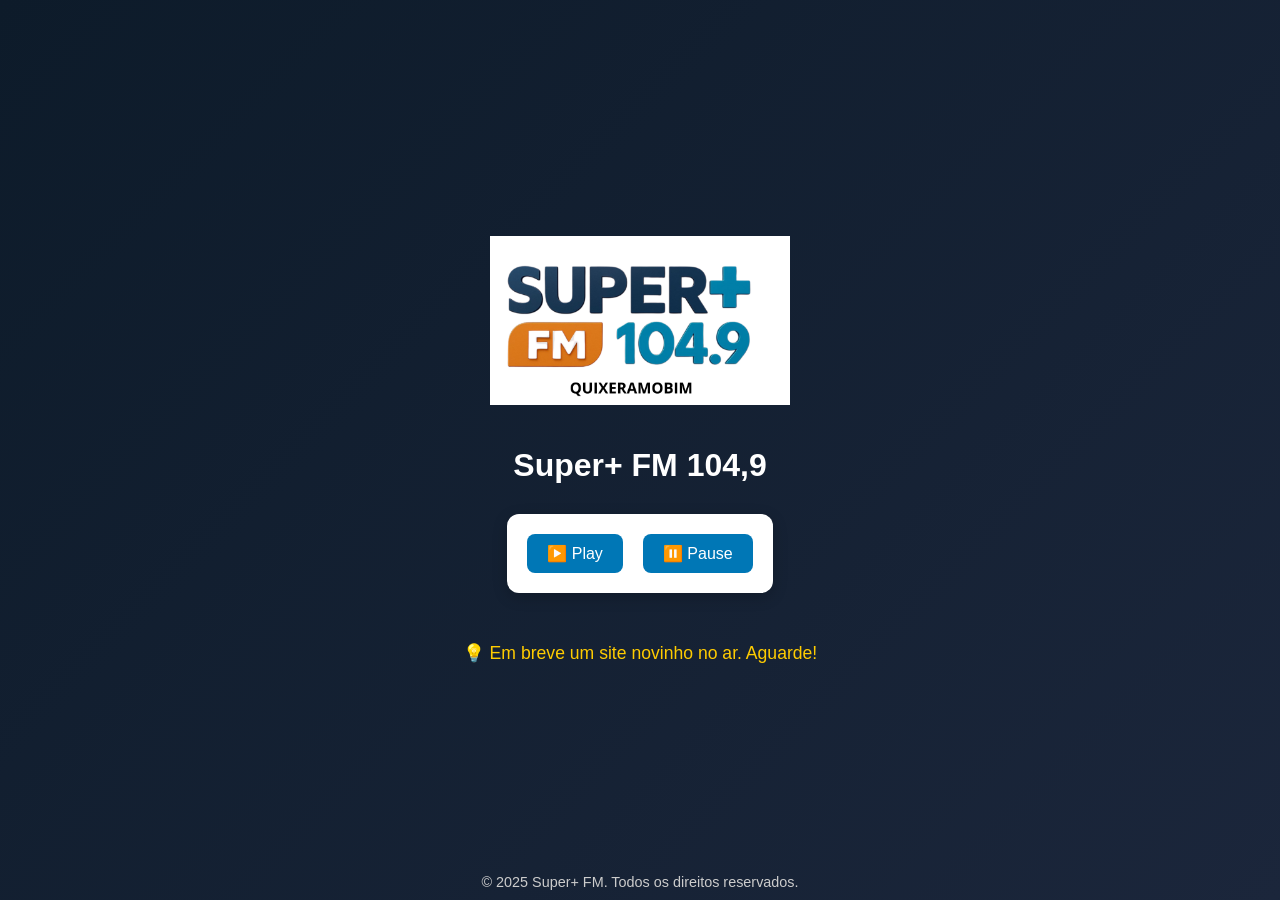
==== index.html @ 44bb5c32 "Add initial HTML structure and audio player for Super+ FM 104.9" ====
<!DOCTYPE html>
<html lang="pt-BR">

<head>
  <meta charset="UTF-8">
  <meta name="viewport" content="width=device-width, initial-scale=1">
  <title>Super+ FM 104,9</title>
  <style>
    body {
      margin: 0;
      font-family: 'Segoe UI', sans-serif;
      background: linear-gradient(135deg, #0d1b2a, #1b263b);
      color: #ffffff;
      display: flex;
      flex-direction: column;
      align-items: center;
      justify-content: center;
      height: 100vh;
      text-align: center;
    }

    .logo {
      max-width: 300px;
      margin-bottom: 20px;
    }

    h1 {
      font-size: 2em;
      color: #ffffff;
      margin-bottom: 10px;
    }

    .player {
      background: #ffffff;
      border-radius: 12px;
      padding: 20px;
      box-shadow: 0 4px 15px rgba(0, 0, 0, 0.2);
      margin: 20px 0;
      display: flex;
      align-items: center;
      gap: 20px;
    }

    .btn {
      background-color: #0077b6;
      border: none;
      color: white;
      padding: 10px 20px;
      font-size: 16px;
      border-radius: 8px;
      cursor: pointer;
      transition: background 0.3s;
    }

    .btn:hover {
      background-color: #023e8a;
    }

    .soon {
      font-size: 1.1em;
      color: #ffcc00;
      margin-top: 30px;
    }

    footer {
      position: absolute;
      bottom: 10px;
      font-size: 0.9em;
      color: #ccc;
    }
  </style>
</head>

<body>
  <img src="./assets/images/logo_site.png" alt="Logo Super+ FM" class="logo">
  <h1>Super+ FM 104,9</h1>

  <div class="player">
    <button class="btn" onclick="playAudio()">▶️ Play</button>
    <button class="btn" onclick="pauseAudio()">⏸️ Pause</button>
    <audio id="radio" src="https://stream3.svrdedicado.org/8242/stream"></audio>
  </div>

  <div class="soon">💡 Em breve um site novinho no ar. Aguarde!</div>

  <footer>&copy; 2025 Super+ FM. Todos os direitos reservados.</footer>

  <script>
    const radio = document.getElementById("radio");

    function playAudio () {
      radio.play();
    }

    function pauseAudio () {
      radio.pause();
    }
  </script>
</body>

</html>
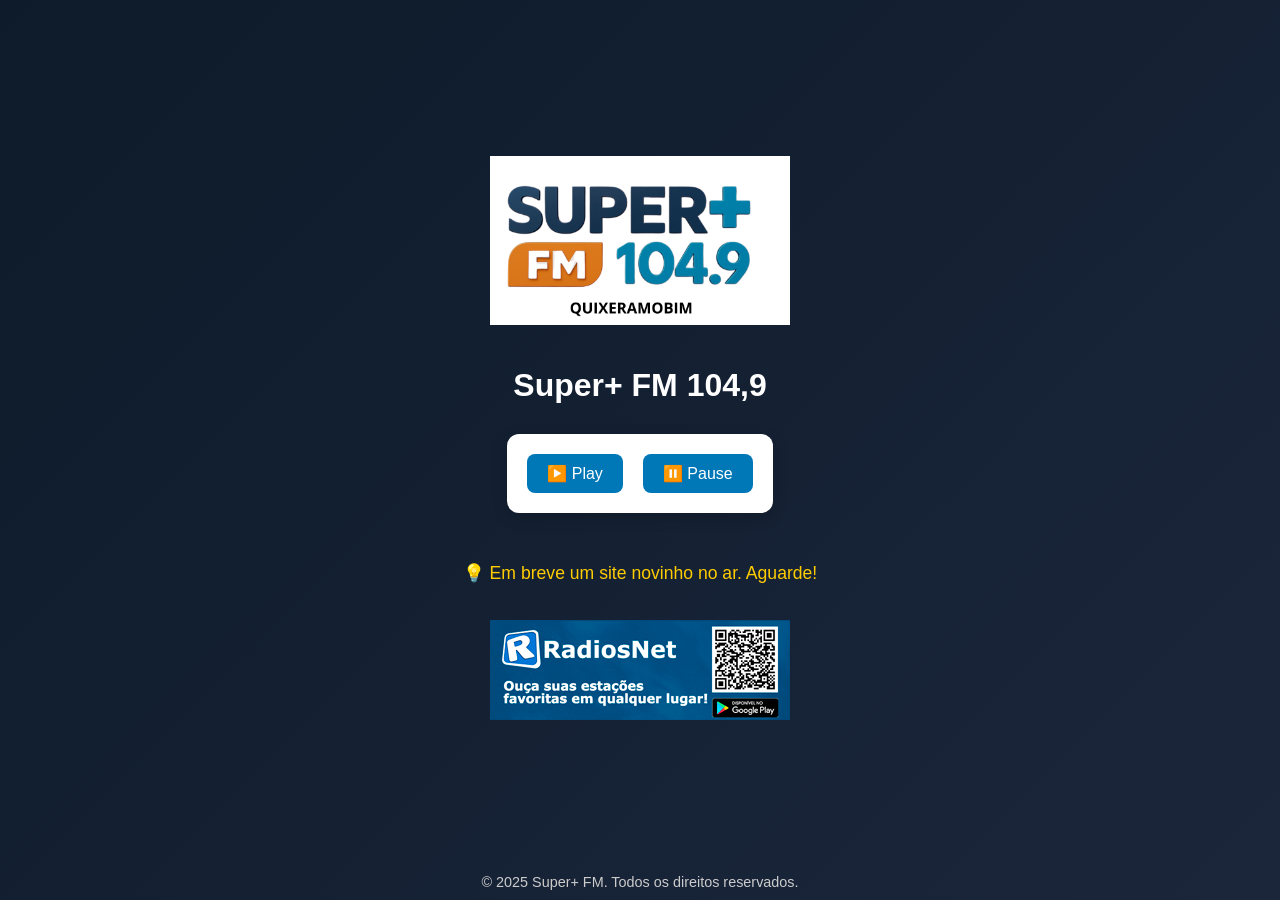
==== commit 95c8fc5e: "Add promotional image for Rádios Net to the homepage" ====
--- a/index.html
+++ b/index.html
@@ -82,6 +82,11 @@
   </div>
 
   <div class="soon">💡 Em breve um site novinho no ar. Aguarde!</div>
+  <br />
+  <br />
+  <div>
+    <img src="./assets/images/300x100_frase1.webp" alt="Rádios Net" class="logo">
+  </div>
 
   <footer>&copy; 2025 Super+ FM. Todos os direitos reservados.</footer>
 
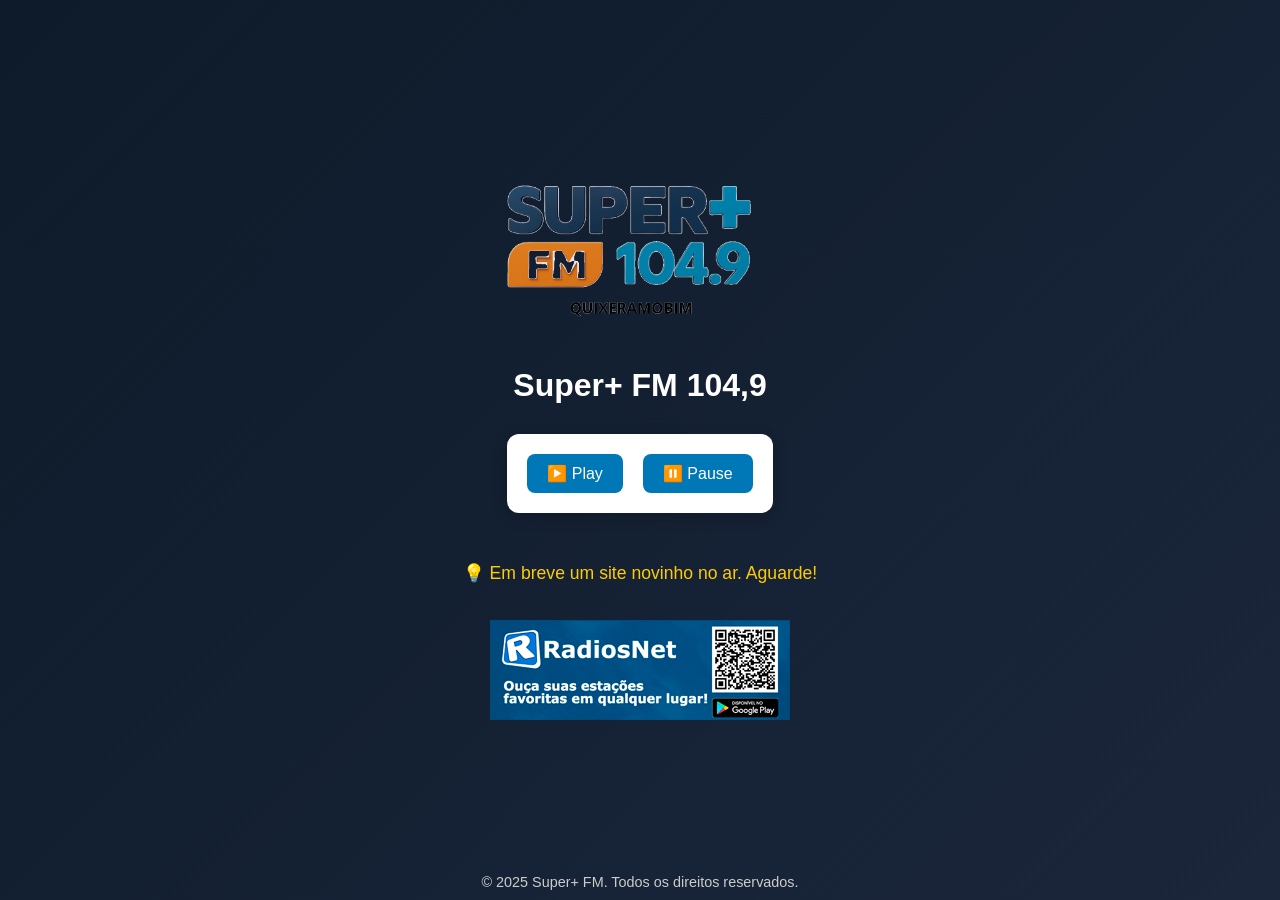
==== commit 837ce58e: "docs: adiciona artefatos de engenharia reversa, assets e templates - Artefatos do método (PROJECT_CO" ====
--- a/index.html
+++ b/index.html
@@ -5,6 +5,10 @@
   <meta charset="UTF-8">
   <meta name="viewport" content="width=device-width, initial-scale=1">
   <title>Super+ FM 104,9</title>
+  <link rel="icon" type="image/x-icon" href="favicon.ico">
+  <link rel="apple-touch-icon" href="./assets/images/apple-touch-icon.png">
+  <link rel="icon" type="image/png" sizes="192x192" href="./assets/images/icon-192.png">
+  <link rel="icon" type="image/png" sizes="512x512" href="./assets/images/icon-512.png">
   <style>
     body {
       margin: 0;
@@ -72,7 +76,7 @@
 </head>
 
 <body>
-  <img src="./assets/images/logo_site.png" alt="Logo Super+ FM" class="logo">
+  <img src="./assets/images/logo_transparent.png" alt="Logo Super+ FM" class="logo">
   <h1>Super+ FM 104,9</h1>
 
   <div class="player">
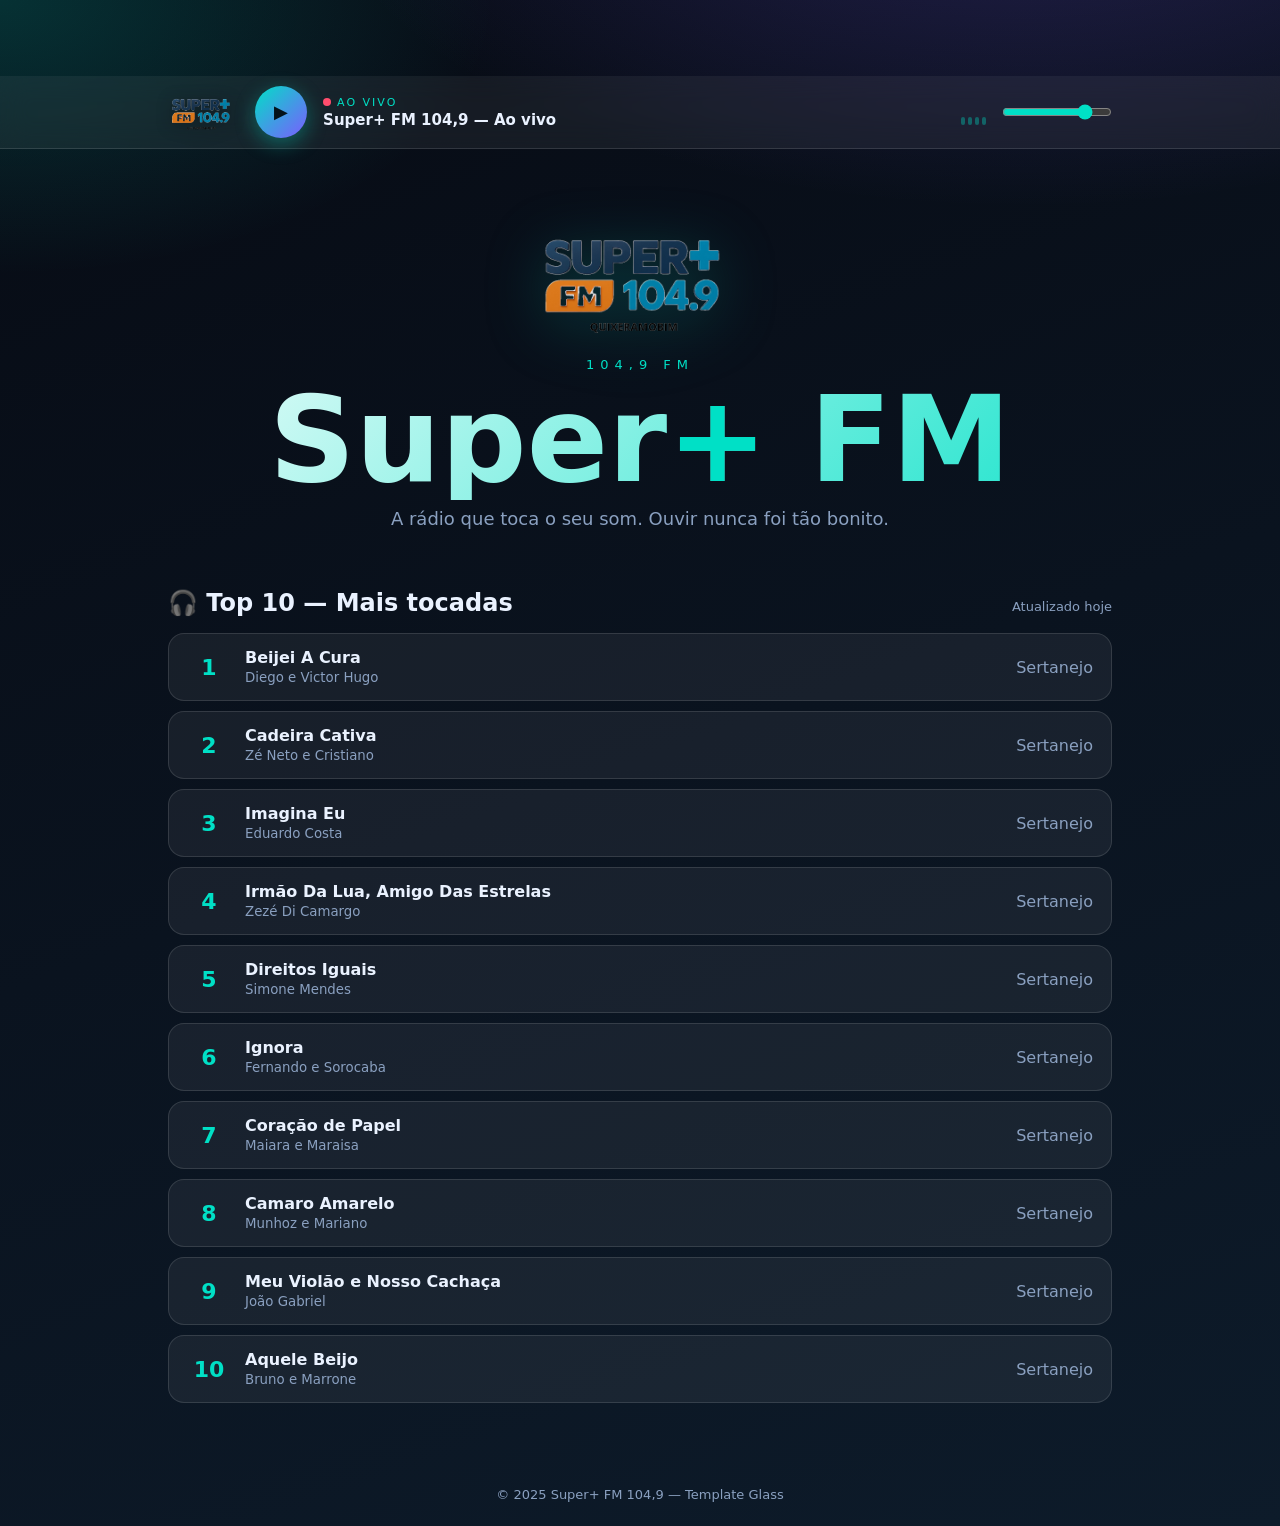
==== commit 3f4ad3e3: "feat: promove template glass para site principal e prepara deploy Vercel - index.html/styles.css/app" ====
--- a/index.html
+++ b/index.html
@@ -1,110 +1,50 @@
 <!DOCTYPE html>
 <html lang="pt-BR">
+<head>
+  <meta charset="UTF-8" />
+  <meta name="viewport" content="width=device-width, initial-scale=1" />
+  <title>Super+ FM 104,9 — Glass</title>
+  <link rel="icon" href="./favicon.ico" />
+  <link rel="stylesheet" href="styles.css" />
+</head>
+<body>
+  <!-- PLAYER FIXO NO TOPO -->
+  <header class="player" id="player">
+    <div class="player__inner">
+      <img class="player__logo" src="./assets/images/logo_transparent.png" alt="Super+ FM" />
+      <button class="player__btn" id="toggle" aria-label="Tocar ou pausar">
+        <span class="ico-play">▶</span><span class="ico-pause">⏸</span>
+      </button>
+      <div class="player__meta">
+        <span class="player__live"><i></i> AO VIVO</span>
+        <strong id="nowPlaying">Super+ FM 104,9 — Ao vivo</strong>
+      </div>
+      <div class="player__eq" id="eq" aria-hidden="true">
+        <span></span><span></span><span></span><span></span>
+      </div>
+      <input class="player__vol" id="volume" type="range" min="0" max="1" step="0.01" value="0.8" aria-label="Volume" />
+    </div>
+    <audio id="audio" src="https://stream3.svrdedicado.org:8242/stream" crossorigin="anonymous"></audio>
+  </header>
 
-<head>
-  <meta charset="UTF-8">
-  <meta name="viewport" content="width=device-width, initial-scale=1">
-  <title>Super+ FM 104,9</title>
-  <link rel="icon" type="image/x-icon" href="favicon.ico">
-  <link rel="apple-touch-icon" href="./assets/images/apple-touch-icon.png">
-  <link rel="icon" type="image/png" sizes="192x192" href="./assets/images/icon-192.png">
-  <link rel="icon" type="image/png" sizes="512x512" href="./assets/images/icon-512.png">
-  <style>
-    body {
-      margin: 0;
-      font-family: 'Segoe UI', sans-serif;
-      background: linear-gradient(135deg, #0d1b2a, #1b263b);
-      color: #ffffff;
-      display: flex;
-      flex-direction: column;
-      align-items: center;
-      justify-content: center;
-      height: 100vh;
-      text-align: center;
-    }
+  <main>
+    <section class="hero">
+      <img class="hero__logo" src="./assets/images/logo_transparent.png" alt="Super+ FM 104,9" />
+      <p class="hero__kicker">104,9 FM</p>
+      <h1 class="hero__title">Super<span>+</span> FM</h1>
+      <p class="hero__sub">A rádio que toca o seu som. Ouvir nunca foi tão bonito.</p>
+    </section>
 
-    .logo {
-      max-width: 300px;
-      margin-bottom: 20px;
-    }
+    <section class="top10">
+      <div class="top10__head">
+        <h2>🎧 Top 10 — Mais tocadas</h2>
+        <span>Atualizado hoje</span>
+      </div>
+      <ol class="top10__list" id="top10"><!-- preenchido por app.js --></ol>
+    </section>
+  </main>
 
-    h1 {
-      font-size: 2em;
-      color: #ffffff;
-      margin-bottom: 10px;
-    }
-
-    .player {
-      background: #ffffff;
-      border-radius: 12px;
-      padding: 20px;
-      box-shadow: 0 4px 15px rgba(0, 0, 0, 0.2);
-      margin: 20px 0;
-      display: flex;
-      align-items: center;
-      gap: 20px;
-    }
-
-    .btn {
-      background-color: #0077b6;
-      border: none;
-      color: white;
-      padding: 10px 20px;
-      font-size: 16px;
-      border-radius: 8px;
-      cursor: pointer;
-      transition: background 0.3s;
-    }
-
-    .btn:hover {
-      background-color: #023e8a;
-    }
-
-    .soon {
-      font-size: 1.1em;
-      color: #ffcc00;
-      margin-top: 30px;
-    }
-
-    footer {
-      position: absolute;
-      bottom: 10px;
-      font-size: 0.9em;
-      color: #ccc;
-    }
-  </style>
-</head>
-
-<body>
-  <img src="./assets/images/logo_transparent.png" alt="Logo Super+ FM" class="logo">
-  <h1>Super+ FM 104,9</h1>
-
-  <div class="player">
-    <button class="btn" onclick="playAudio()">▶️ Play</button>
-    <button class="btn" onclick="pauseAudio()">⏸️ Pause</button>
-    <audio id="radio" src="https://stream3.svrdedicado.org/8242/stream"></audio>
-  </div>
-
-  <div class="soon">💡 Em breve um site novinho no ar. Aguarde!</div>
-  <br />
-  <br />
-  <div>
-    <img src="./assets/images/300x100_frase1.webp" alt="Rádios Net" class="logo">
-  </div>
-
-  <footer>&copy; 2025 Super+ FM. Todos os direitos reservados.</footer>
-
-  <script>
-    const radio = document.getElementById("radio");
-
-    function playAudio () {
-      radio.play();
-    }
-
-    function pauseAudio () {
-      radio.pause();
-    }
-  </script>
+  <footer class="foot">© 2025 Super+ FM 104,9 — Template Glass</footer>
+  <script src="app.js"></script>
 </body>
-
-</html>+</html>
--- a/styles.css
+++ b/styles.css
@@ -0,0 +1,126 @@
+:root {
+  --bg: #070b14;
+  --bg2: #0d1b2a;
+  --accent: #00e0c6;
+  --accent2: #7c5cff;
+  --text: #eaf2ff;
+  --muted: #8aa0c0;
+  --glass: rgba(255, 255, 255, 0.06);
+  --glass-brd: rgba(255, 255, 255, 0.12);
+}
+
+* { box-sizing: border-box; margin: 0; padding: 0; }
+
+body {
+  font-family: "Segoe UI", system-ui, sans-serif;
+  color: var(--text);
+  background:
+    radial-gradient(1200px 600px at 80% -10%, rgba(124, 92, 255, 0.25), transparent 60%),
+    radial-gradient(900px 500px at 0% 0%, rgba(0, 224, 198, 0.18), transparent 55%),
+    linear-gradient(160deg, var(--bg), var(--bg2));
+  min-height: 100vh;
+  padding-top: 76px;
+}
+
+/* PLAYER */
+.player {
+  position: sticky;
+  top: 0;
+  z-index: 50;
+  backdrop-filter: blur(14px);
+  background: var(--glass);
+  border-bottom: 1px solid var(--glass-brd);
+}
+.player__inner {
+  max-width: 980px;
+  margin: 0 auto;
+  display: flex;
+  align-items: center;
+  gap: 16px;
+  padding: 10px 18px;
+}
+.player__logo {
+  height: 40px;
+  width: auto;
+  object-fit: contain;
+  filter: drop-shadow(0 2px 8px rgba(0, 0, 0, 0.35));
+}
+.player__btn {
+  width: 52px; height: 52px;
+  border-radius: 50%;
+  border: none;
+  cursor: pointer;
+  font-size: 18px;
+  color: #04121a;
+  background: linear-gradient(135deg, var(--accent), var(--accent2));
+  box-shadow: 0 6px 20px rgba(0, 224, 198, 0.35);
+  transition: transform 0.2s;
+}
+.player__btn:hover { transform: scale(1.06); }
+.player__btn .ico-pause { display: none; }
+.player.is-playing .ico-play { display: none; }
+.player.is-playing .ico-pause { display: inline; }
+
+.player__meta { display: flex; flex-direction: column; gap: 2px; flex: 1; min-width: 0; }
+.player__live { font-size: 11px; letter-spacing: 2px; color: var(--accent); display: flex; align-items: center; gap: 6px; }
+.player__live i { width: 8px; height: 8px; border-radius: 50%; background: #ff4d6d; box-shadow: 0 0 0 0 rgba(255, 77, 109, 0.7); animation: pulse 1.6s infinite; }
+.player__meta strong { font-size: 15px; white-space: nowrap; overflow: hidden; text-overflow: ellipsis; }
+
+.player__eq { display: flex; align-items: flex-end; gap: 3px; height: 26px; opacity: 0.35; }
+.player.is-playing .player__eq { opacity: 1; }
+.player__eq span { width: 4px; background: var(--accent); border-radius: 2px; height: 30%; }
+.player.is-playing .player__eq span { animation: eq 0.9s ease-in-out infinite; }
+.player__eq span:nth-child(2) { animation-delay: 0.15s; }
+.player__eq span:nth-child(3) { animation-delay: 0.3s; }
+.player__eq span:nth-child(4) { animation-delay: 0.45s; }
+
+.player__vol { width: 110px; accent-color: var(--accent); }
+
+/* HERO */
+.hero { text-align: center; padding: 70px 20px 40px; }
+.hero__logo {
+  height: 120px;
+  width: auto;
+  margin: 0 auto 18px;
+  display: block;
+  filter: drop-shadow(0 10px 30px rgba(0, 224, 198, 0.25));
+}
+.hero__kicker { letter-spacing: 6px; color: var(--accent); font-size: 13px; }
+.hero__title { font-size: clamp(48px, 12vw, 120px); font-weight: 800; line-height: 1; margin: 8px 0; background: linear-gradient(135deg, #fff, var(--accent)); -webkit-background-clip: text; background-clip: text; color: transparent; }
+.hero__title span { color: var(--accent); -webkit-text-fill-color: var(--accent); }
+.hero__sub { color: var(--muted); font-size: 18px; }
+
+/* TOP 10 */
+.top10 { max-width: 980px; margin: 0 auto; padding: 20px 18px 60px; }
+.top10__head { display: flex; align-items: baseline; justify-content: space-between; margin-bottom: 16px; }
+.top10__head h2 { font-size: 24px; }
+.top10__head span { color: var(--muted); font-size: 13px; }
+.top10__list { list-style: none; display: grid; gap: 10px; }
+.top10__list li {
+  display: grid;
+  grid-template-columns: 44px 1fr auto;
+  align-items: center;
+  gap: 14px;
+  padding: 14px 18px;
+  border-radius: 16px;
+  background: var(--glass);
+  border: 1px solid var(--glass-brd);
+  cursor: pointer;
+  transition: transform 0.15s, border-color 0.15s, background 0.15s;
+}
+.top10__list li:hover { transform: translateY(-2px); border-color: var(--accent); background: rgba(0, 224, 198, 0.08); }
+.top10__list .rank { font-size: 22px; font-weight: 800; color: var(--accent); text-align: center; }
+.top10__list .info strong { display: block; font-size: 16px; }
+.top10__list .info small { color: var(--muted); }
+.top10__list .dur { color: var(--muted); font-variant-numeric: tabular-nums; }
+
+.foot { text-align: center; padding: 24px; color: var(--muted); font-size: 13px; }
+
+@keyframes pulse { 0% { box-shadow: 0 0 0 0 rgba(255, 77, 109, 0.7); } 70% { box-shadow: 0 0 0 10px rgba(255, 77, 109, 0); } 100% { box-shadow: 0 0 0 0 rgba(255, 77, 109, 0); } }
+@keyframes eq { 0%, 100% { height: 25%; } 50% { height: 100%; } }
+
+@media (max-width: 560px) {
+  .player__vol { width: 70px; }
+  .player__eq { display: none; }
+  .top10__list li { grid-template-columns: 36px 1fr auto; padding: 12px; }
+}
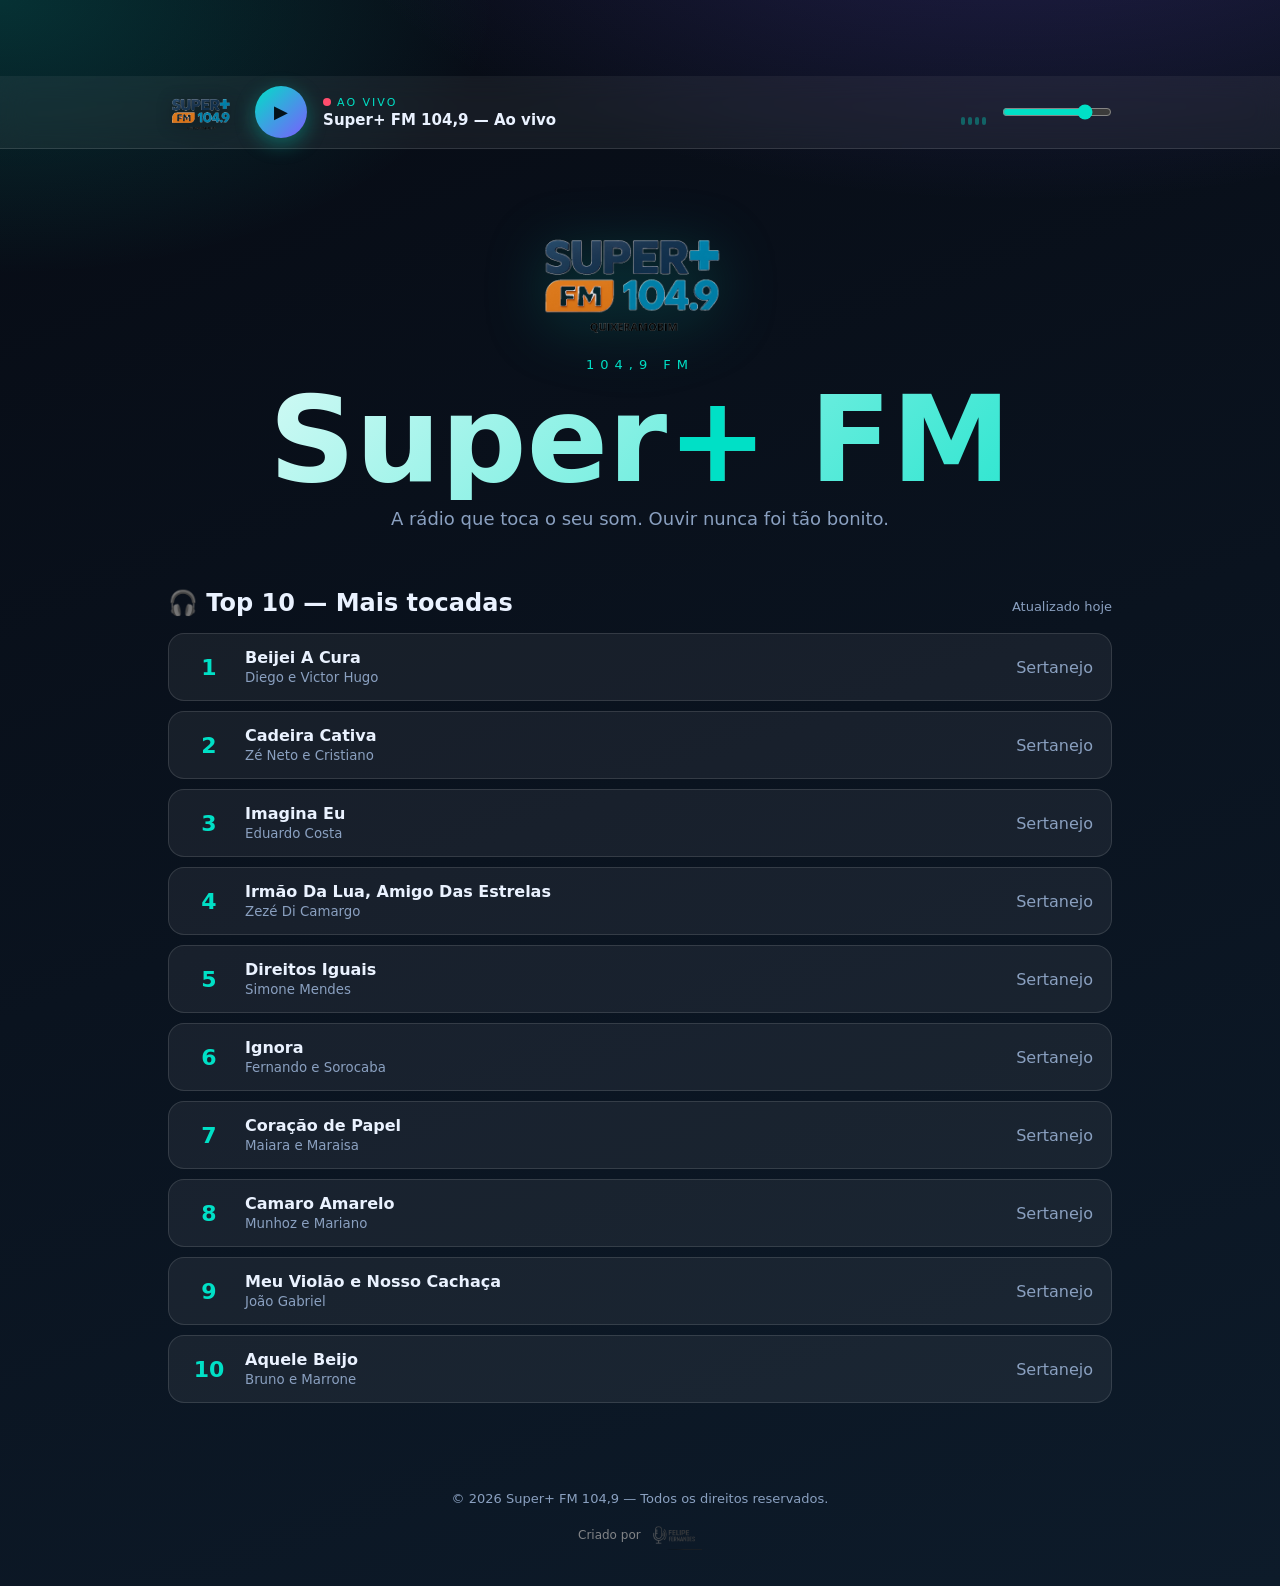
==== commit f8cbecc6: "fix: rodapé com ano dinâmico e logo Felipe Fernandes - ano corrente via JS (remove 2025 hardcoded) -" ====
--- a/index.html
+++ b/index.html
@@ -44,7 +44,13 @@
     </section>
   </main>
 
-  <footer class="foot">© 2025 Super+ FM 104,9 — Template Glass</footer>
+  <footer class="foot">
+    <p>© <span id="year"></span> Super+ FM 104,9 — Todos os direitos reservados.</p>
+    <a class="foot__by" href="https://wa.me/+5588992157767" target="_blank" rel="noopener noreferrer">
+      <span>Criado por</span>
+      <img src="./assets/images/logo_felipe.png" alt="Felipe Fernandes" />
+    </a>
+  </footer>
   <script src="app.js"></script>
 </body>
 </html>
--- a/styles.css
+++ b/styles.css
@@ -114,7 +114,11 @@
 .top10__list .info small { color: var(--muted); }
 .top10__list .dur { color: var(--muted); font-variant-numeric: tabular-nums; }
 
-.foot { text-align: center; padding: 24px; color: var(--muted); font-size: 13px; }
+.foot { text-align: center; padding: 28px 20px 36px; color: var(--muted); font-size: 13px; display: flex; flex-direction: column; align-items: center; gap: 14px; }
+.foot__by { display: inline-flex; align-items: center; gap: 8px; text-decoration: none; color: var(--muted); filter: grayscale(1) opacity(0.8); transition: filter 0.2s; }
+.foot__by:hover { filter: none; }
+.foot__by span { font-size: 12px; }
+.foot__by img { height: 30px; width: auto; object-fit: contain; }
 
 @keyframes pulse { 0% { box-shadow: 0 0 0 0 rgba(255, 77, 109, 0.7); } 70% { box-shadow: 0 0 0 10px rgba(255, 77, 109, 0); } 100% { box-shadow: 0 0 0 0 rgba(255, 77, 109, 0); } }
 @keyframes eq { 0%, 100% { height: 25%; } 50% { height: 100%; } }
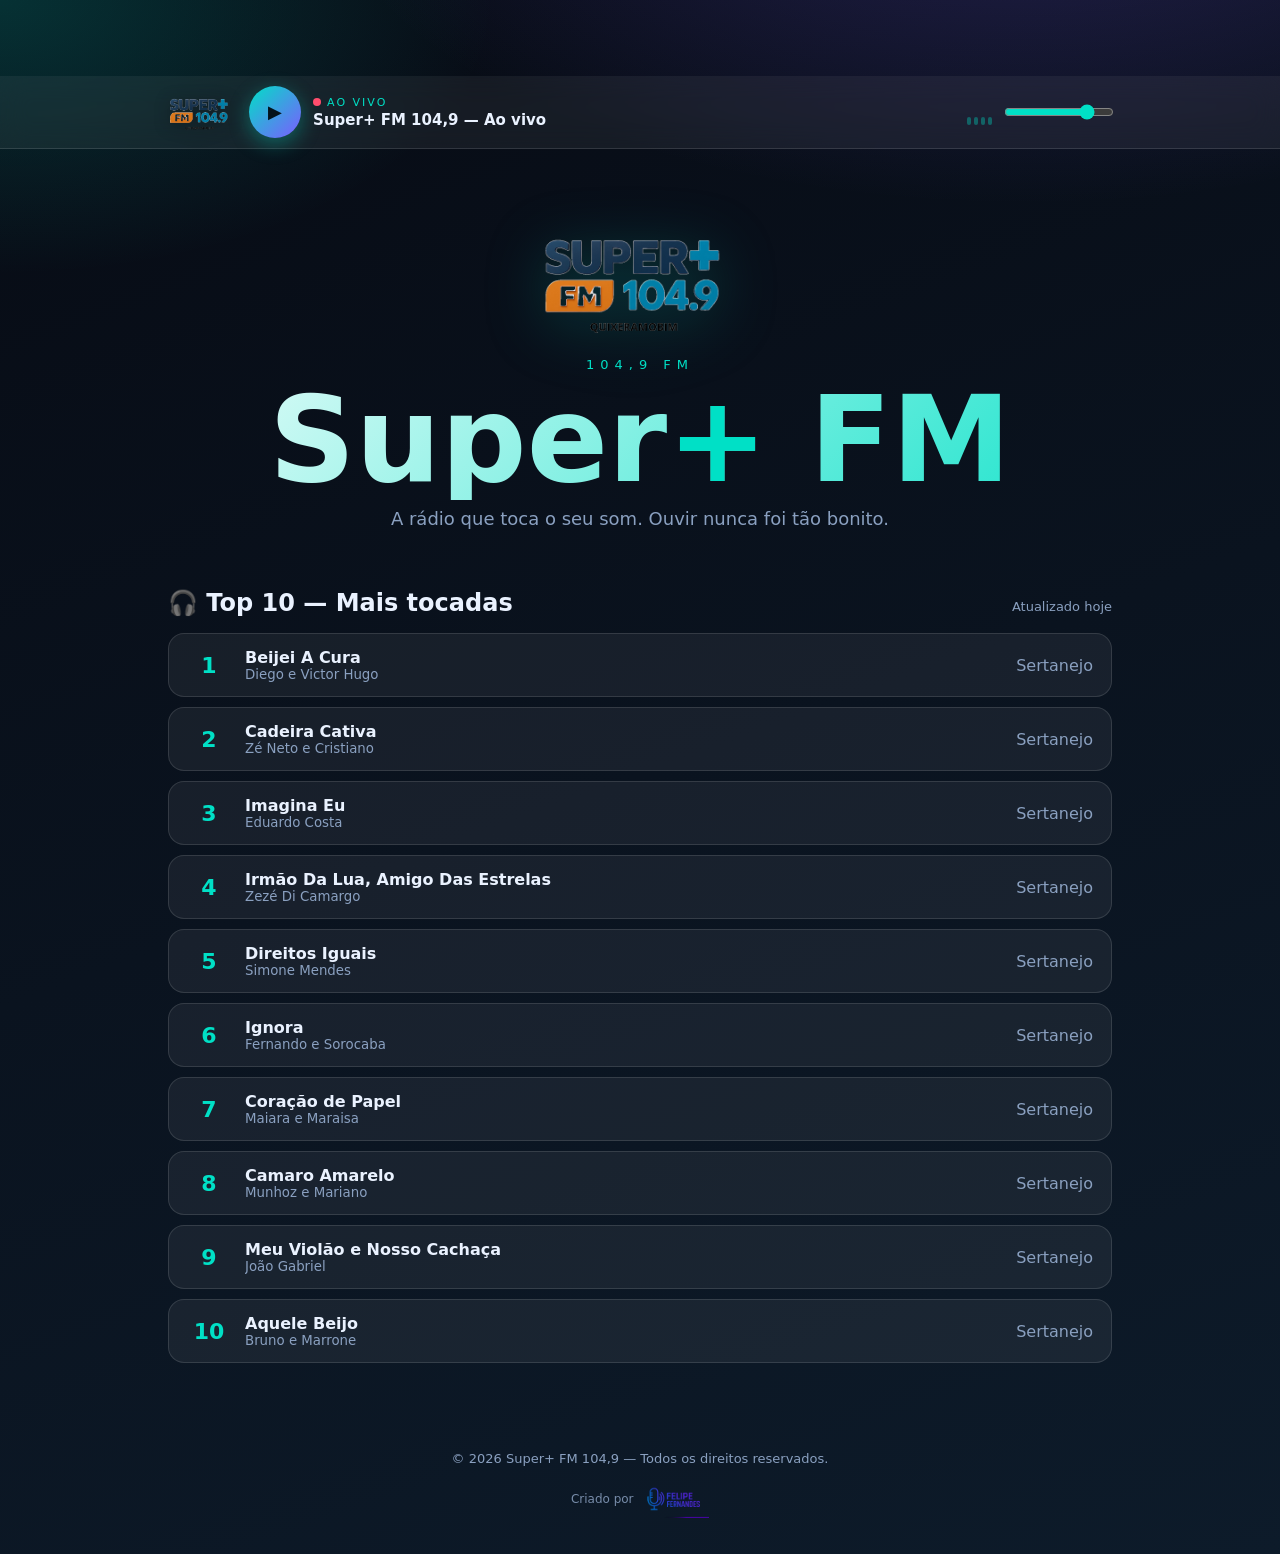
==== commit c97f37c9: "fix(seo): remove Glass do titulo, adiciona meta tags e responsividade - Titulo: Super+ FM 104,9 — A " ====
--- a/index.html
+++ b/index.html
@@ -3,9 +3,61 @@
 <head>
   <meta charset="UTF-8" />
   <meta name="viewport" content="width=device-width, initial-scale=1" />
-  <title>Super+ FM 104,9 — Glass</title>
+  <title>Super+ FM 104,9 — A rádio que toca o seu som</title>
+  <meta name="description" content="Ouça a Super+ FM 104,9 ao vivo pelo navegador. Música, entretenimento e os maiores sucessos do momento. Transmissão 24 horas." />
+  <meta name="keywords" content="rádio, Super+ FM, 104.9, ao vivo, música, sertanejo, transmissão online, rádio online" />
+  <meta name="author" content="Super+ FM 104,9" />
+  <meta name="robots" content="index, follow" />
+  <link rel="canonical" href="https://supermais104fm.com.br/" />
+
+  <!-- Open Graph -->
+  <meta property="og:type" content="website" />
+  <meta property="og:title" content="Super+ FM 104,9 — A rádio que toca o seu som" />
+  <meta property="og:description" content="Ouça a Super+ FM 104,9 ao vivo pelo navegador. Música, entretenimento e os maiores sucessos do momento. Transmissão 24 horas." />
+  <meta property="og:url" content="https://supermais104fm.com.br/" />
+  <meta property="og:site_name" content="Super+ FM 104,9" />
+  <meta property="og:locale" content="pt_BR" />
+  <meta property="og:image" content="https://supermais104fm.com.br/assets/images/logo_transparent.png" />
+  <meta property="og:image:alt" content="Logo Super+ FM 104,9" />
+
+  <!-- Twitter Card -->
+  <meta name="twitter:card" content="summary_large_image" />
+  <meta name="twitter:title" content="Super+ FM 104,9 — A rádio que toca o seu som" />
+  <meta name="twitter:description" content="Ouça a Super+ FM 104,9 ao vivo pelo navegador. Música, entretenimento e os maiores sucessos do momento." />
+  <meta name="twitter:image" content="https://supermais104fm.com.br/assets/images/logo_transparent.png" />
+
+  <!-- Favicon -->
   <link rel="icon" href="./favicon.ico" />
   <link rel="stylesheet" href="styles.css" />
+
+  <!-- Structured Data -->
+  <script type="application/ld+json">
+  {
+    "@context": "https://schema.org",
+    "@type": "RadioStation",
+    "name": "Super+ FM 104,9",
+    "description": "Rádio que toca o seu som. Música, entretenimento e os maiores sucessos do momento.",
+    "url": "https://supermais104fm.com.br",
+    "frequency": "104.9",
+    "broadcastFrequency": {
+      "@type": "QuantitativeValue",
+      "value": "104.9",
+      "unitCode": "MHz"
+    },
+    "areaServed": {
+      "@type": "Country",
+      "name": "Brasil"
+    },
+    "inLanguage": "pt-BR",
+    "potentialAction": {
+      "@type": "ListenAction",
+      "target": {
+        "@type": "EntryPoint",
+        "urlTemplate": "https://supermais104fm.com.br"
+      }
+    }
+  }
+  </script>
 </head>
 <body>
   <!-- PLAYER FIXO NO TOPO -->
--- a/styles.css
+++ b/styles.css
@@ -36,14 +36,15 @@
   margin: 0 auto;
   display: flex;
   align-items: center;
-  gap: 16px;
-  padding: 10px 18px;
+  gap: 12px;
+  padding: 10px 16px;
 }
 .player__logo {
   height: 40px;
   width: auto;
   object-fit: contain;
   filter: drop-shadow(0 2px 8px rgba(0, 0, 0, 0.35));
+  flex-shrink: 0;
 }
 .player__btn {
   width: 52px; height: 52px;
@@ -55,6 +56,7 @@
   background: linear-gradient(135deg, var(--accent), var(--accent2));
   box-shadow: 0 6px 20px rgba(0, 224, 198, 0.35);
   transition: transform 0.2s;
+  flex-shrink: 0;
 }
 .player__btn:hover { transform: scale(1.06); }
 .player__btn .ico-pause { display: none; }
@@ -74,7 +76,7 @@
 .player__eq span:nth-child(3) { animation-delay: 0.3s; }
 .player__eq span:nth-child(4) { animation-delay: 0.45s; }
 
-.player__vol { width: 110px; accent-color: var(--accent); }
+.player__vol { width: 110px; accent-color: var(--accent); flex-shrink: 0; }
 
 /* HERO */
 .hero { text-align: center; padding: 70px 20px 40px; }
@@ -110,21 +112,54 @@
 }
 .top10__list li:hover { transform: translateY(-2px); border-color: var(--accent); background: rgba(0, 224, 198, 0.08); }
 .top10__list .rank { font-size: 22px; font-weight: 800; color: var(--accent); text-align: center; }
-.top10__list .info strong { display: block; font-size: 16px; }
-.top10__list .info small { color: var(--muted); }
+.top10__list .info strong { display: block; font-size: 16px; overflow: hidden; text-overflow: ellipsis; white-space: nowrap; }
+.top10__list .info small { color: var(--muted); display: block; overflow: hidden; text-overflow: ellipsis; white-space: nowrap; }
 .top10__list .dur { color: var(--muted); font-variant-numeric: tabular-nums; }
 
 .foot { text-align: center; padding: 28px 20px 36px; color: var(--muted); font-size: 13px; display: flex; flex-direction: column; align-items: center; gap: 14px; }
-.foot__by { display: inline-flex; align-items: center; gap: 8px; text-decoration: none; color: var(--muted); filter: grayscale(1) opacity(0.8); transition: filter 0.2s; }
-.foot__by:hover { filter: none; }
+.foot__by { display: inline-flex; align-items: center; gap: 8px; text-decoration: none; color: var(--muted); opacity: 0.85; transition: opacity 0.2s; }
+.foot__by:hover { opacity: 1; }
 .foot__by span { font-size: 12px; }
-.foot__by img { height: 30px; width: auto; object-fit: contain; }
+.foot__by img { display: block; height: 38px; width: auto; max-width: 150px; object-fit: contain; }
 
 @keyframes pulse { 0% { box-shadow: 0 0 0 0 rgba(255, 77, 109, 0.7); } 70% { box-shadow: 0 0 0 10px rgba(255, 77, 109, 0); } 100% { box-shadow: 0 0 0 0 rgba(255, 77, 109, 0); } }
 @keyframes eq { 0%, 100% { height: 25%; } 50% { height: 100%; } }
 
+@media (max-width: 768px) {
+  .hero { padding: 50px 16px 30px; }
+  .hero__logo { height: 90px; }
+  .top10 { padding: 16px 14px 50px; }
+  .top10__head h2 { font-size: 20px; }
+}
+
 @media (max-width: 560px) {
-  .player__vol { width: 70px; }
+  .player__inner { gap: 10px; padding: 8px 12px; }
+  .player__logo { height: 32px; }
+  .player__btn { width: 44px; height: 44px; font-size: 16px; }
+  .player__meta strong { font-size: 13px; }
+  .player__vol { width: 60px; }
   .player__eq { display: none; }
-  .top10__list li { grid-template-columns: 36px 1fr auto; padding: 12px; }
+  .hero { padding: 40px 14px 24px; }
+  .hero__logo { height: 70px; }
+  .hero__kicker { font-size: 11px; letter-spacing: 4px; }
+  .hero__sub { font-size: 15px; }
+  .top10__list li { grid-template-columns: 32px 1fr auto; gap: 10px; padding: 10px 12px; }
+  .top10__list .rank { font-size: 18px; }
+  .top10__list .info strong { font-size: 14px; }
+  .top10__list .info small { font-size: 12px; }
+  .foot { padding: 20px 14px 28px; }
+  .foot__by img { height: 28px; max-width: 100px; }
 }
+
+@media (max-width: 360px) {
+  .player__inner { gap: 8px; padding: 8px 10px; }
+  .player__logo { height: 28px; }
+  .player__btn { width: 40px; height: 40px; font-size: 14px; }
+  .player__meta { gap: 1px; }
+  .player__live { font-size: 9px; }
+  .player__meta strong { font-size: 12px; }
+  .player__vol { width: 48px; }
+  .hero__logo { height: 56px; }
+  .top10__list li { grid-template-columns: 28px 1fr; gap: 8px; padding: 10px; }
+  .top10__list .dur { display: none; }
+}
